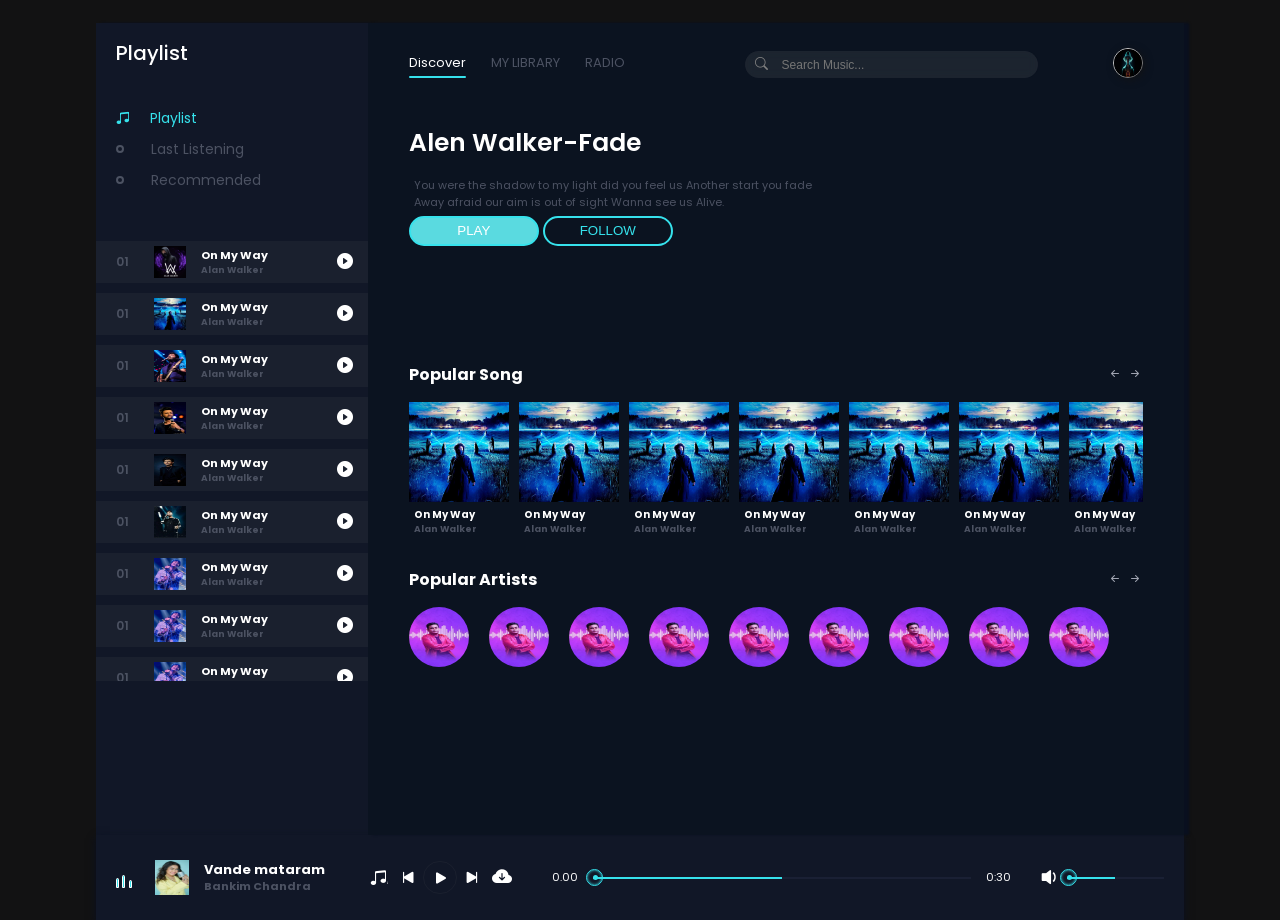
==== index.html @ 7d0216d8 "Design the popular songs and artists and complete the frontend" ====
<!DOCTYPE html>
<html lang="en">
<head>
    <meta charset="UTF-8">
    <meta name="viewport" content="width=device-width, initial-scale=1.0">
    <link rel="stylesheet" href="https://cdn.jsdelivr.net/npm/bootstrap-icons@1.13.1/font/bootstrap-icons.min.css">
    <link rel="stylesheet" href="style.css">
    <title>Music-Player</title>
</head>
<body>
    <header>
        <div class="menu_side">
            <h1>Playlist</h1>
            <div class="playlist">
                <h4 class="active"><span></span><i class="bi bi-music-note-beamed"></i>Playlist</h4>
                <h4><span></span><i class="bi bi-music-note-beamed"></i>Last Listening</h4>
                <h4><span></span><i class="bi bi-music-note-beamed"></i>Recommended</h4>
            </div>
            <div class="menu_song">
                <li class="songItem">
                    <span>01</span>
                    <img src="img/1.jpg" alt="">
                    <h5>On My Way <br> 
                        <div class="subtitle">Alan Walker</div>
                    </h5>
                    <i class="bi playListPlay bi-play-circle-fill" id="1"></i>
                </li>
                <li class="songItem">
                    <span>01</span>
                    <img src="img/2.jpg" alt="">
                    <h5>On My Way <br> 
                        <div class="subtitle">Alan Walker</div>
                    </h5>
                    <i class="bi playListPlay bi-play-circle-fill" id="2"></i>
                </li>
                <li class="songItem">
                    <span>01</span>
                    <img src="img/3.jpg" alt="">
                    <h5>On My Way <br> 
                        <div class="subtitle">Alan Walker</div>
                    </h5>
                    <i class="bi playListPlay bi-play-circle-fill" id="3"></i>
                </li>
                <li class="songItem">
                    <span>01</span>
                    <img src="img/4.jpg" alt="">
                    <h5>On My Way <br> 
                        <div class="subtitle">Alan Walker</div>
                    </h5>
                    <i class="bi playListPlay bi-play-circle-fill" id="4"></i>
                </li>
                <li class="songItem">
                    <span>01</span>
                    <img src="img/5.jpg" alt="">
                    <h5>On My Way <br> 
                        <div class="subtitle">Alan Walker</div>
                    </h5>
                    <i class="bi playListPlay bi-play-circle-fill" id="5"></i>
                </li>
                <li class="songItem">
                    <span>01</span>
                    <img src="img/6.jpg" alt="">
                    <h5>On My Way <br> 
                        <div class="subtitle">Alan Walker</div>
                    </h5>
                    <i class="bi playListPlay bi-play-circle-fill" id="6"></i>
                </li>
                <li class="songItem">
                    <span>01</span>
                    <img src="img/7.jpg" alt="">
                    <h5>On My Way <br> 
                        <div class="subtitle">Alan Walker</div>
                    </h5>
                    <i class="bi playListPlay bi-play-circle-fill" id="7"></i>
                </li>
                <li class="songItem">
                    <span>01</span>
                    <img src="img/7.jpg" alt="">
                    <h5>On My Way <br> 
                        <div class="subtitle">Alan Walker</div>
                    </h5>
                    <i class="bi playListPlay bi-play-circle-fill" id="8"></i>
                </li>
                <li class="songItem">
                    <span>01</span>
                    <img src="img/7.jpg" alt="">
                    <h5>On My Way <br> 
                        <div class="subtitle">Alan Walker</div>
                    </h5>
                    <i class="bi playListPlay bi-play-circle-fill" id="9"></i>
                </li>
                <li class="songItem">
                    <span>01</span>
                    <img src="img/7.jpg" alt="">
                    <h5>On My Way <br> 
                        <div class="subtitle">Alan Walker</div>
                    </h5>
                    <i class="bi playListPlay bi-play-circle-fill" id="10"></i>
                </li>
            </div>
        </div>


        <div class="song_side">
            <nav>
                <ul>
                    <li>Discover <span></span></li>
                    <li>MY LIBRARY</li>
                    <li>RADIO</li>
                </ul>
                <div class="search">
                    <i class="bi bi-search"></i>
                    <input type="text" placeholder="Search Music...">
                </div>
                <div class="user">
                    <img src="img/monkey-d-luffy.png" alt="">
                </div>
            </nav>
            <div class="content">
                <h1>Alen Walker-Fade</h1>
                <p>You were the shadow to my light did you feel us Another start you fade <br> Away afraid our aim is out of sight Wanna see us Alive.</p>
                <div class="buttons">
                    <button>PLAY</button>
                    <button>FOLLOW</button>
                </div>
            </div>

            <div class="popular_song">
                <div class="h4">
                    <h4>Popular Song</h4>
                    <div class="btn_s">
                        <i class="bi bi-arrow-left-short"></i>
                        <i class="bi bi-arrow-right-short"></i>
                    </div>
                </div>
                <div class="pop_song">
                    <li class="songItem">
                    <div class="img_play">
                        <img src="img/2.jpg" alt="">
                        <i class="bi playListPlay bi-play-circle-fill" id="2"></i>
                    </div>
                    <h5>On My Way<br> 
                        <div class="subtitle">Alan Walker</div>
                    </h5>
                    </li>
                    <li class="songItem">
                    <div class="img_play">
                        <img src="img/2.jpg" alt="">
                        <i class="bi playListPlay bi-play-circle-fill" id="2"></i>
                    </div>
                    <h5>On My Way<br> 
                        <div class="subtitle">Alan Walker</div>
                    </h5>
                    </li>
                    <li class="songItem">
                    <div class="img_play">
                        <img src="img/2.jpg" alt="">
                        <i class="bi playListPlay bi-play-circle-fill" id="2"></i>
                    </div>
                    <h5>On My Way<br> 
                        <div class="subtitle">Alan Walker</div>
                    </h5>
                    </li>
                    <li class="songItem">
                    <div class="img_play">
                        <img src="img/2.jpg" alt="">
                        <i class="bi playListPlay bi-play-circle-fill" id="2"></i>
                    </div>
                    <h5>On My Way<br> 
                        <div class="subtitle">Alan Walker</div>
                    </h5>
                    </li>
                    <li class="songItem">
                    <div class="img_play">
                        <img src="img/2.jpg" alt="">
                        <i class="bi playListPlay bi-play-circle-fill" id="2"></i>
                    </div>
                    <h5>On My Way<br> 
                        <div class="subtitle">Alan Walker</div>
                    </h5>
                    </li>
                    <li class="songItem">
                    <div class="img_play">
                        <img src="img/2.jpg" alt="">
                        <i class="bi playListPlay bi-play-circle-fill" id="2"></i>
                    </div>
                    <h5>On My Way<br> 
                        <div class="subtitle">Alan Walker</div>
                    </h5>
                    </li>
                    <li class="songItem">
                    <div class="img_play">
                        <img src="img/2.jpg" alt="">
                        <i class="bi playListPlay bi-play-circle-fill" id="2"></i>
                    </div>
                    <h5>On My Way<br> 
                        <div class="subtitle">Alan Walker</div>
                    </h5>
                    </li>
                    <li class="songItem">
                    <div class="img_play">
                        <img src="img/2.jpg" alt="">
                        <i class="bi playListPlay bi-play-circle-fill" id="2"></i>
                    </div>
                    <h5>On My Way<br> 
                        <div class="subtitle">Alan Walker</div>
                    </h5>
                    </li>

                </div>
            </div>
            <div class="popular_artists">
                <div class="h4">
                    <h4>Popular Artists</h4>
                    <div class="btn_s">
                        <i class="bi bi-arrow-left-short"></i>
                        <i class="bi bi-arrow-right-short"></i>
                    </div>
                </div>
                <div class="item">
                    <li>
                        <img src="img/A.R. Rehman.jpg" alt="">
                    </li>
                    <li>
                        <img src="img/A.R. Rehman.jpg" alt="">
                    </li>
                    <li>
                        <img src="img/A.R. Rehman.jpg" alt="">
                    </li>
                    <li>
                        <img src="img/A.R. Rehman.jpg" alt="">
                    </li>
                    <li>
                        <img src="img/A.R. Rehman.jpg" alt="">
                    </li>
                    <li>
                        <img src="img/A.R. Rehman.jpg" alt="">
                    </li>
                    <li>
                        <img src="img/A.R. Rehman.jpg" alt="">
                    </li>
                    <li>
                        <img src="img/A.R. Rehman.jpg" alt="">
                    </li>
                    <li>
                        <img src="img/A.R. Rehman.jpg" alt="">
                    </li>                
                </div>
            </div>
        </div>




        <div class="master_play">
            <div class="wave">
                <div class="wave1"></div>
                <div class="wave1"></div>
                <div class="wave1"></div>
            </div>
            <img src="img/Neha_Kakkar.jpg" alt="" id="poster_master_play">
            <h5 id="title">
                Vande mataram
                <div class="subtitle">Bankim Chandra</div>
            </h5>
            <div class="icon">
                <i class="bi shuffle bi-music-note-beamed">next</i>
                <i class="bi bi-skip-start-fill"></i>
                <i class="bi bi-play-fill"></i>
                <i class="bi bi-skip-end-fill"></i>
                <i class="bi bi-cloud-arrow-down-fill" id="download_music"></i>
            </div>
            <span id="currentStart">0.00</span>
            <div class="bar">
                <input type="range" id="seek" min="0" max="100">
                <div class="bar2" id="bar2"></div>
                <div class="dot"></div>
            </div>
            <span id="currentEnd">0:30</span>
            <div class="vol">
                <i class="bi bi-volume-down-fill" id="vol_icon"></i>
                <input type="range" min="0" max="100" id="vol">
                <div class="vol_bar"></div>
                <div class="dot" id="vol_dot"></div>
            </div>
        </div>
    </header>
</body>
</html>
---- style.css ----
/* Google font */

@import url('https://fonts.googleapis.com/css2?family=Poppins:wght@100;200;300;400;500;600;700;800;900&display=swap');

* {
    margin: 0;
    padding: 0;
    box-sizing: border-box;
}

body {
    font-family: 'Poppins', sans-serif;
    width: 100%;
    height: 100vh;
    background: #121213;
    display: grid;
    place-items: center;
}

header {
    position: relative;
    width: 85%;
    height: 95%;
    /* border: 1px solid #fff; */
    color: white;
    display: flex;
    flex-wrap: wrap;
}

header .menu_side, .song_side {
    width: 25%;
    height: 95%;
    /* border: 1px solid #fff; */
    background: #111727;
    box-shadow: 5px 0px 2px #090f1f;
}

header .song_side {
    width: 75%;
    background: #0b1320;
}

header .master_play {
    width: 100%;
    height: 10%;
    /* border: 1px solid #fff; */
    background: #111727;
    box-shadow: 0px 3px 8px #090f1f;
}

header .menu_side h1 {
    font-size: 20px;
    margin: 15px 0px 0px 20px;
    font-weight: 500;
}

header .menu_side .playlist {
    margin: 40px 0px 0px 20px; 
}

header .menu_side .playlist h4{
    font-size: 14px; 
    font-weight: 400;
    padding-bottom: 10px;
    color: #4c5262;
    cursor: pointer;
    display: flex;
    align-items: center;
    transition: .3s linear;
}

header .menu_side .playlist h4 span {
    position: relative;
    margin-right: 35px; 
}

header .menu_side .playlist h4 span::before {
    content: '';
    position: absolute;
    width: 4px;
    height: 4px;
    border: 2px solid #4c5262;
    border-radius: 50%;
    top: -4px;
    transition: .3s linear; 
}

header .menu_side .playlist h4:hover {
    color: #fff;
}

header .menu_side .playlist h4:hover span::before {
    border: 2px solid #fff;
    /* width: 20px;
    height: 20px; */
}

header .menu_side .playlist h4 .bi {
    display: none;
}

header .menu_side .playlist .active {
    color: #36e2ec;
}

header .menu_side .playlist .active span {
    display: none;
}

header .menu_side .playlist .active .bi {
    display: flex;
    margin-right: 20px;
}

header .menu_side .menu_song {
    width: 100%;
    height: 440px;
    /* border: 1px solid #fff; */
    margin-top: 40px;
    overflow: auto;
}

header .menu_side .menu_song::-webkit-scrollbar {
    display:none;
}

header .menu_side .menu_song li {
    list-style-type: none;
    position: relative;
    padding: 5px 0px 5px 20px;
    display: flex;
    align-items: center;
    margin-bottom: 10px;
    cursor: pointer;
    transition: .3s linear;
}

header .menu_side .menu_song li {
    background: rgb(105, 105, 105, .1);
}

header .menu_side .menu_song li span{
    font-size: 12px;
    font-weight: 600;
    color: #4c5262;
}

header .menu_side .menu_song li img{
    width: 32px;
    height: 32px;
    margin-left: 25px;
}

header .menu_side .menu_song li h5{
    font-size: 11px;
    margin-left: 15px;
    width: 170px;
    /* border: 1px solid #fff; */
    overflow: hidden;
    text-overflow: ellipsis;
    white-space: nowrap;
}

header .menu_side .menu_song li h5 .subtitle{
    font-size: 9px;
    color: #4c5262; 
}

header .menu_side .menu_song li .bi{
    position: absolute;
    right: 15px; 
}

header .master_play {
    display: flex;
    align-items: center;
    padding: 0px 20px;
    position: sticky;
}

header .master_play .wave {
    width: 30px;
    height: 30px;
    /* border: 1px solid #fff; */
    padding-bottom: 5px;
    display: flex;
    align-items: flex-end;
    margin-right: 10px;
}

header .master_play .wave .wave1 {
    width: 3px;
    height: 10px;
    background: #36e2ec;
    border: 1px solid #fff;
    margin-right: 3px;
    border-radius: 10px 10px 0px 0px;
    animation: unset;
}

header .master_play .wave .wave1:nth-child(2) {
    height: 13px;
    margin-right: 3.5px;
    animation-delay: .4s;
}

header .master_play .wave .wave1:nth-child(3) {
    height: 8px;
    animation-delay: .8s;
}

/* javascript classes */

header .master_play .active1 .wave1 {
    animation: wave .5s linear infinite;
}

header .master_play .active1 .wave1:nth-child(2) {
    animation-delay: .4s;
}

header .master_play .active1 .wave1:nth-child(3) {
    animation-delay: .8s;
}

@keyframes wave {
    0% {        
        height: 10px;
    }
    50% {        
        height: 15px;
    }
    100% {        
        height: 10px;
    }
}

header .master_play img {
    width: 35px;
    height: 35px;
}

header .master_play h5 {
    width: 130px;
    /* border: 1px solid #fff; */
    margin-left: 15px;
    color: #fff;
    line-height: 17px;
    overflow: hidden;
    text-overflow: ellipsis;
    white-space: nowrap;
    font-size: 13px;
}

header .master_play h5 .subtitle{
    font-size: 11px;
    color: #4c5262;
    width: 100%;
    overflow: hidden;
    text-overflow: ellipsis;
    white-space: nowrap;
}

header .master_play .icon {
    font-size: 20px;
    color: #fff;
    margin: 0px 20px 0px 40px;
    display: flex;
    align-items: center;
}

header .master_play .icon .bi {
    cursor: pointer;
    outline: none;
}

header .master_play .icon .shuffle {
    font-size: 17px;
    margin-right: 10px;
    width: 17.5px;
    overflow: hidden;
    display: flex;
    align-items: center;
}

header .master_play .icon #download_music {
    font-size: 20px;
    margin-left: 10px;
}

header .master_play .icon .bi:nth-child(3) {
    border: 1px solid rgb(105, 105, 105, .1);
    border-radius: 50px;
    padding: 1px 5px 0px 7px;
    margin: 0px 5px;
}

header .master_play span {
    color: #fff;
    width: 32px;
    /* border: 1px solid #fff; */
    font-size: 11px;
    font-weight: 400;
}

header .master_play #currentStart {
    margin: 0px 0px 0px 20px;
}

header .master_play .bar {
    position: relative;
    width: 390px;  /* updated by me from 43px to 390px */
    height: 2px;
    background: rgb(105, 105, 170, .1);
    margin: 0px 15px 0px 10px;
}

header .master_play .bar .bar2 {
    position: absolute;
    width: 50%;
    height: 100%;
    background: #36e2ec;
    top: 0;
    transition: 1s linear;
}

header .master_play .bar .dot {
    position: absolute;
    width: 5px;
    height: 5px;
    background: #36e2ec;
    border-radius: 50%;
    left: 0%;
    top: -1.5px;
    transition: 1s linear;
}

header .master_play .bar .dot::before {
    position: absolute;
    content: '';
    width: 15px;
    height: 15px;
    border: 1px solid #36e2ec;
    border-radius: 50%;
    left: -7px;
    top: -6.5px;
    box-shadow: inset 0px 0px 3px #36e2ec;
}

header .master_play .bar input {
    position: absolute;
    width: 100%;
    top: -7px;
    left: 0;
    cursor: pointer;
    z-index: 999999999999999999999999999999999999;
    /* transition: 3s linear; */
    opacity: 0;
}

header .master_play .vol {
    position: relative;
    width: 100px;
    height: 2px;
    background: rgb(105, 105, 170, .1);
    margin-left: 50px;
}

header .master_play .vol .bi {
    position: absolute;
    color: #fff;
    font-size: 25px;
    top: -17px;
    left: -30px;
}

header .master_play .vol input {
    position: absolute;
    width: 100%;
    top: -6px;
    left: 0;
    cursor: pointer;
    z-index: 9999999999999999999999999999999;
    opacity: 0;
}

header .master_play .vol .vol_bar {
    position: absolute;
    background: #36e2ec;
    width: 50%;
    height: 100%;
    top: 0;
    transition: 1s linear;
}

header .master_play .vol .dot {
    position: absolute;
    width: 5px;
    height: 5px;
    background: #36e2ec;
    border-radius: 50%;
    left: 0%;
    top: -1.5px;
    transition: 1s linear;
}

header .master_play .vol .dot::before {
    content: '';
    position: absolute;
    width: 15px;
    height: 15px;
    border: 1px solid #36e2ec;
    border-radius: 50%;
    left: -7px;
    top: -6.5px;
    box-shadow: inset 0px 0px 3px #36e2ec;
}

header .song_side {
    z-index: 2;
}

header .song_side::before {
    content: '';
    position: absolute;
    width: 75%;
    height: 250px;
    background: url(bg2.png);
    background-size: auto;
    background-position: 70% center;
    background-repeat: no-repeat;
    z-index: -1;
}

header .song_side nav {
    width: 90%;
    height: 10%;
    /* border: 1px solid #fff; */
    margin: auto;
    display: flex;
    align-items: center;
    justify-content: space-between;
}

header .song_side nav ul {
    display: flex;
}

header .song_side nav ul li {
    list-style: none;
    position: relative;
    font-size: 13px;
    color: #4c5262;
    margin-right: 25px;
    cursor: pointer;
    transition: .3s linear;
}

header .song_side nav ul li:hover {
    color: #fff;
}

header .song_side nav ul li:nth-child(1) {
    color: #fff;
}

header .song_side nav ul li span {
    position: absolute;
    width: 100%;
    height: 2.5px;
    background: #36e2ec;
    bottom: -5px;
    left: 0;
    border-radius: 20px;
}

header .song_side nav .search {
    position: relative;
    width: 40%;
    padding: 1px 10px;
    border-radius: 20px;
    /* border: 1px solid #fff; */
    color: gray;
}

header .song_side nav .search::before {
    content: '';
    position: absolute;
    width: 100%;
    height: 100%;
    background: rgb(184, 184, 184, .1);
    border-radius: 20px;
    backdrop-filter: blur(5px);
    z-index: -1;
}

header .song_side nav .search .bi {
    font-size: 13px;
    padding: 3px 0px 0px 10px;
}

header .song_side nav .search input {
    background: none;
    border: none;
    outline: none;
    padding: 0px 10px;
    color: #fff;
    font-size: 12px;
}

header .song_side nav .user {
    position: relative;
    width: 30px;
    height: 30px;
    border: 1px solid #fff;
    border-radius: 50%;
}

header .song_side nav .user img {
    width: 100%;
    height: 100%;
    border-radius: 50%;
    box-shadow: 2px 2px 8px #121213;
}

header .song_side .content {
    width:90%;
    height: 30%;
    /* border: 1px solid #fff; */
    margin: auto;
    padding-top: 20px;
}

header .song_side .content h1 {
    font-size: 25px;
    font-weight: 600;
}

header .song_side .content p {
    font-size: 11px;
    font-weight: 400;
    color: #4c5262;
    margin: 5px;
}

header .song_side .content p {
    margin-top: 15px;
} 

header .song_side .content .buttons button {
    width: 130px;
    height: 30px;
    border: 2px solid #36e2ec;
    outline: none;
    border-radius: 20px;
    background: #5adae0;
    color: #fff;
    cursor: pointer;
    transition: .3s linear;
} 

header .song_side .content .buttons button:hover {
    background: none;
    color: #36e2ec;
} 

header .song_side .content .buttons button:nth-child(2) {
    background: none;
    color: #36e2ec;
} 

header .song_side .content .buttons button:nth-child(2):hover {
    background: #36e2ec;
    color: #fff;
} 

header .song_side .popular_song {
    width: 90%;
    height: auto;
    margin: auto;
    margin-top: 15px;
    /* border: 1px solid #fff; */
}

header .song_side .popular_song .h4 {
    display: flex;
    align-items: center;
    justify-content: space-between;
}

header .song_side .popular_song .h4 .bi {
    color: #a4a8b4;
    cursor: pointer;
    transition: .3s linear;
}

header .song_side .popular_song .h4 .bi:hover {
    color: #fff;
}

header .song_side .popular_song .pop_song {
    width: 100%;
    height: 150px;
    margin-top: 15px;
    display: flex;
    /* border: 1px solid #fff; */
    overflow: auto;
    scroll-behavior: smooth;
}

header .song_side .popular_song .pop_song::-webkit-scrollbar {
    display: none;
}

header .song_side .popular_song .pop_song li {
    min-width: 100px;
    height: 140px;
    list-style-type: none;
    margin-right: 10px;
    transition: .3s linear;
}

header .song_side .popular_song .pop_song li:hover {
    background: rgb(105, 105, 170, .1);
}

header .song_side .popular_song .pop_song li .img_play {
    position: relative;
    width: 100px;
    height: 100px;
    display: flex;
    align-items: center;
    justify-content: center;
}

header .song_side .popular_song .pop_song li .img_play img {
    width: 100%;
    height: 100%;
}

header .song_side .popular_song .pop_song li .img_play .bi {
    position: absolute;
    font-size: 20px;
    cursor: pointer;
    transition: .3s linear;
    opacity: 0;
}

header .song_side .popular_song .pop_song li:hover .img_play .bi {
    opacity: 1;
}

header .song_side .popular_song .pop_song li h5 {
    padding: 5px 0px 0px 5px;
    line-height: 15px;
    font-size: 10px;
    width: 100px;
    overflow: hidden;
    white-space: nowrap;
    text-overflow: ellipsis;
}

header .song_side .popular_song .pop_song li h5 .subtitle {
    font-size: 9px;
    overflow: hidden;
    white-space: nowrap;
    text-overflow: ellipsis;
    color: #4c5262;
}

header .song_side .popular_artists {
    width: 90%;
    height: auto;
    /* border: 1px solid #fff; */
    margin: auto;
    margin-top: 15px;
}

header .song_side .popular_artists .h4 {
    display: flex;
    align-items: center;
    justify-content: space-between;
}

header .song_side .popular_artists .h4 .bi {
    color: #a4a8b4;
    cursor: pointer;
    transition: .3s linear;
}

header .song_side .popular_artists .h4 .bi:hover {
    color: #fff;
}

header .song_side .popular_artists .pop_song {
    width: 100%;
    height: 150px;
    margin-top: 15px;
    display: flex;
    /* border: 1px solid #fff; */
    overflow: auto;
    scroll-behavior: smooth;
}

header .song_side .popular_artists .pop_song::-webkit-scrollbar {
    display: none;
}

header .song_side .popular_artists .pop_song li {
    min-width: 100px;
    height: 140px;
    list-style-type: none;
    margin-right: 10px;
    transition: .3s linear;
}

header .song_side .popular_artists .item {
    width: 100%;
    height: 100px; /* changed by % to px */
    margin-top: 15px;
    display: flex;
    /* border: 1px solid #fff; */
    overflow: auto;
    scroll-behavior: smooth;
}

header .song_side .popular_artists .item::-webkit-scrollbar {
    display: none;
}

header .song_side .popular_artists .item li {
    list-style-type: none;
    position: relative;
    width: 60px;
    height: 60px;
    border-radius: 50%;
    margin-right: 20px;
    cursor: pointer;
}

header .song_side .popular_artists .item li img {
    width: 100%;
    height: 100%;
    border-radius: 50%;
}
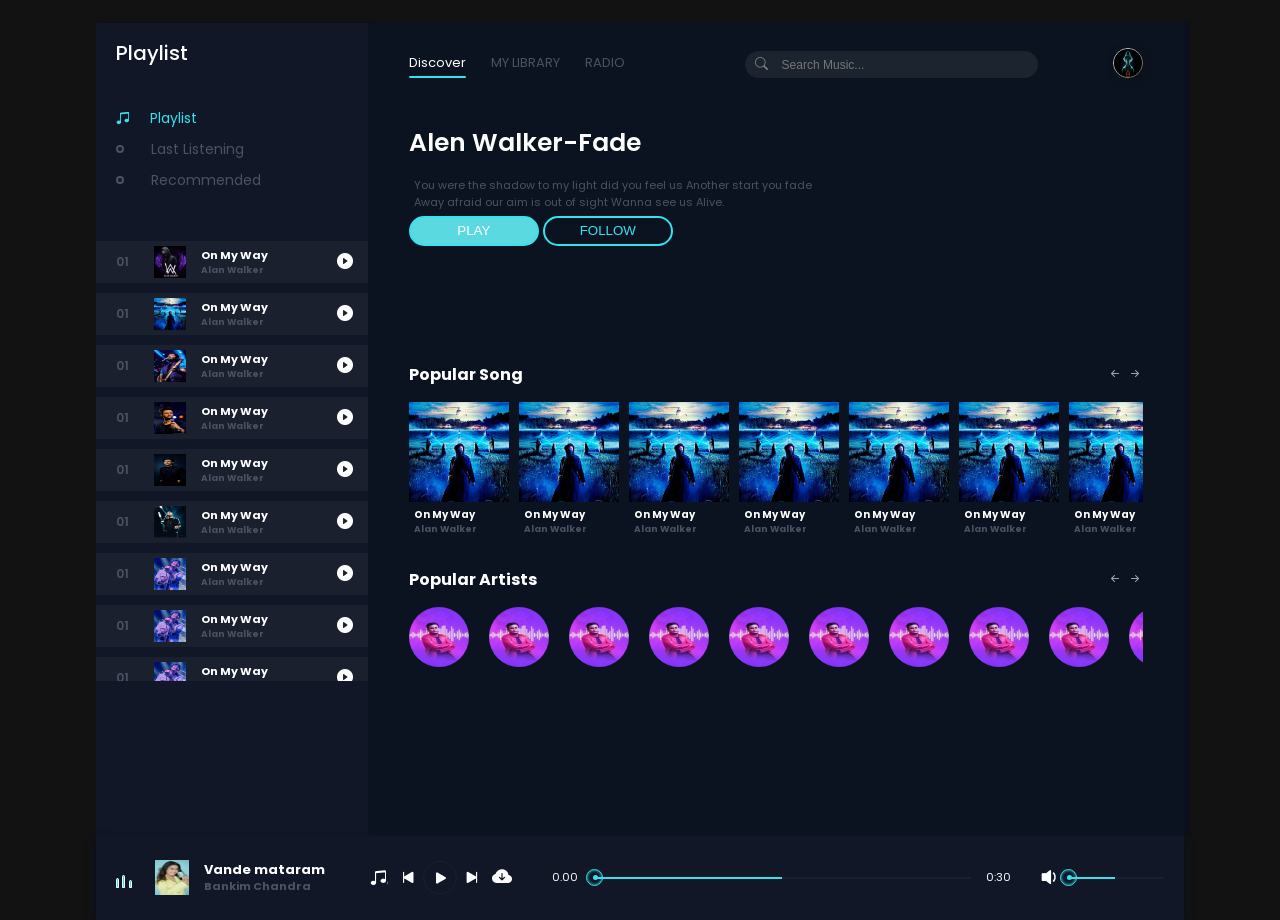
==== commit c1cd34b7: "Update the html & css file" ====
--- a/index.html
+++ b/index.html
@@ -129,8 +129,8 @@
                 <div class="h4">
                     <h4>Popular Song</h4>
                     <div class="btn_s">
-                        <i class="bi bi-arrow-left-short"></i>
-                        <i class="bi bi-arrow-right-short"></i>
+                        <i class="bi bi-arrow-left-short" id="pop_song_left"></i>
+                        <i class="bi bi-arrow-right-short"id="pop_song_right"></i>
                     </div>
                 </div>
                 <div class="pop_song">
@@ -213,8 +213,8 @@
                 <div class="h4">
                     <h4>Popular Artists</h4>
                     <div class="btn_s">
-                        <i class="bi bi-arrow-left-short"></i>
-                        <i class="bi bi-arrow-right-short"></i>
+                        <i class="bi bi-arrow-left-short" id="pop_art_left"></i>
+                        <i class="bi bi-arrow-right-short" id="pop_art_right"></i>
                     </div>
                 </div>
                 <div class="item">
@@ -244,7 +244,22 @@
                     </li>
                     <li>
                         <img src="img/A.R. Rehman.jpg" alt="">
-                    </li>                
+                    </li> 
+                    <li>
+                        <img src="img/A.R. Rehman.jpg" alt="">
+                    </li>               
+                    <li>
+                        <img src="img/A.R. Rehman.jpg" alt="">
+                    </li>
+                    <li>
+                        <img src="img/A.R. Rehman.jpg" alt="">
+                    </li>
+                    <li>
+                        <img src="img/A.R. Rehman.jpg" alt="">
+                    </li>
+                    <li>
+                        <img src="img/A.R. Rehman.jpg" alt="">
+                    </li>
                 </div>
             </div>
         </div>
@@ -285,5 +300,7 @@
             </div>
         </div>
     </header>
+
+    <script src="app.js"></script>
 </body>
 </html>
--- a/style.css
+++ b/style.css
@@ -731,7 +731,7 @@
 header .song_side .popular_artists .item li {
     list-style-type: none;
     position: relative;
-    width: 60px;
+    min-width: 60px;
     height: 60px;
     border-radius: 50%;
     margin-right: 20px;
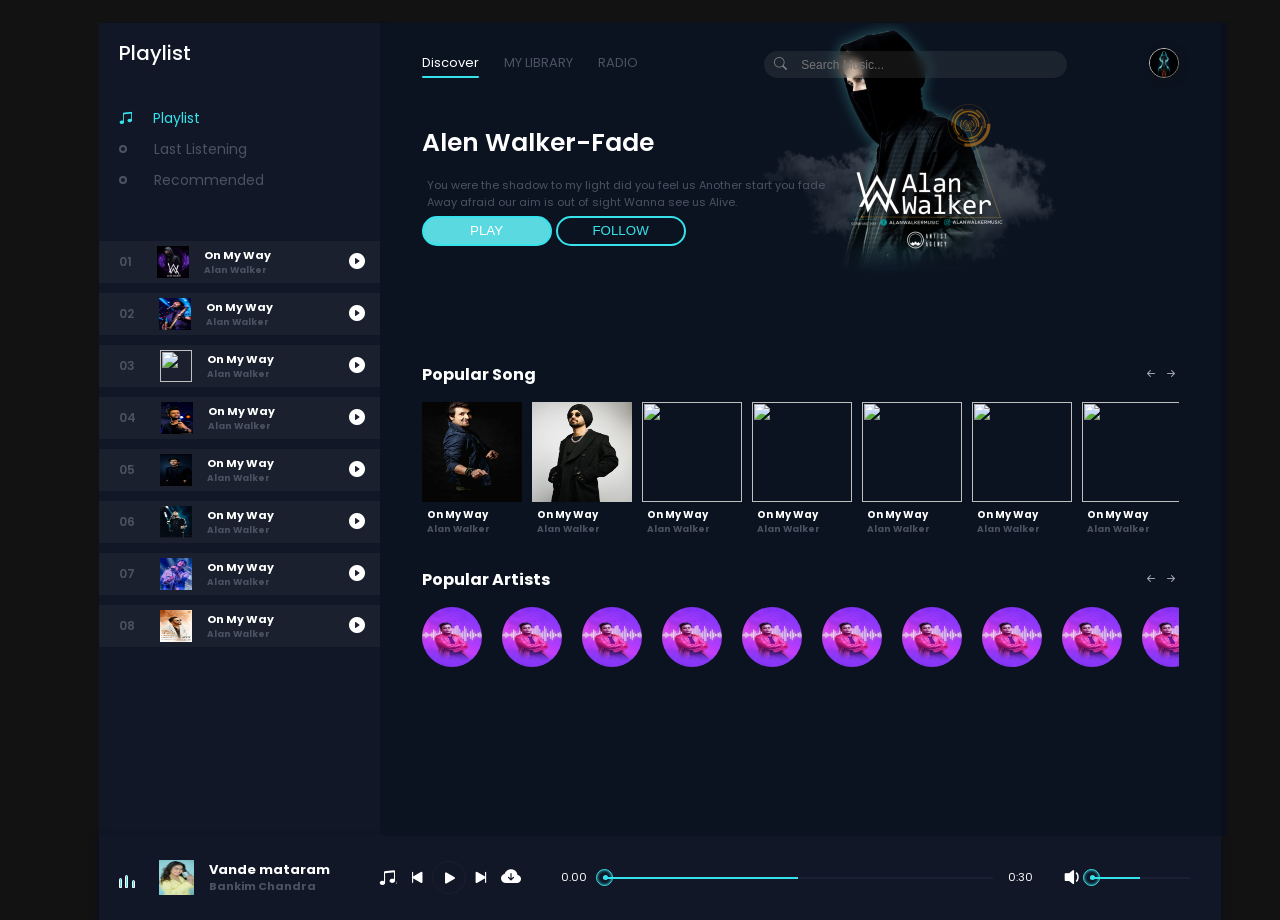
==== commit de9f9be1: "Update code" ====
--- a/index.html
+++ b/index.html
@@ -26,7 +26,7 @@
                     <i class="bi playListPlay bi-play-circle-fill" id="1"></i>
                 </li>
                 <li class="songItem">
-                    <span>01</span>
+                    <span>02</span>
                     <img src="img/2.jpg" alt="">
                     <h5>On My Way <br> 
                         <div class="subtitle">Alan Walker</div>
@@ -34,7 +34,7 @@
                     <i class="bi playListPlay bi-play-circle-fill" id="2"></i>
                 </li>
                 <li class="songItem">
-                    <span>01</span>
+                    <span>03</span>
                     <img src="img/3.jpg" alt="">
                     <h5>On My Way <br> 
                         <div class="subtitle">Alan Walker</div>
@@ -42,7 +42,7 @@
                     <i class="bi playListPlay bi-play-circle-fill" id="3"></i>
                 </li>
                 <li class="songItem">
-                    <span>01</span>
+                    <span>04</span>
                     <img src="img/4.jpg" alt="">
                     <h5>On My Way <br> 
                         <div class="subtitle">Alan Walker</div>
@@ -50,7 +50,7 @@
                     <i class="bi playListPlay bi-play-circle-fill" id="4"></i>
                 </li>
                 <li class="songItem">
-                    <span>01</span>
+                    <span>05</span>
                     <img src="img/5.jpg" alt="">
                     <h5>On My Way <br> 
                         <div class="subtitle">Alan Walker</div>
@@ -58,7 +58,7 @@
                     <i class="bi playListPlay bi-play-circle-fill" id="5"></i>
                 </li>
                 <li class="songItem">
-                    <span>01</span>
+                    <span>06</span>
                     <img src="img/6.jpg" alt="">
                     <h5>On My Way <br> 
                         <div class="subtitle">Alan Walker</div>
@@ -66,7 +66,7 @@
                     <i class="bi playListPlay bi-play-circle-fill" id="6"></i>
                 </li>
                 <li class="songItem">
-                    <span>01</span>
+                    <span>07</span>
                     <img src="img/7.jpg" alt="">
                     <h5>On My Way <br> 
                         <div class="subtitle">Alan Walker</div>
@@ -74,15 +74,15 @@
                     <i class="bi playListPlay bi-play-circle-fill" id="7"></i>
                 </li>
                 <li class="songItem">
-                    <span>01</span>
+                    <span>08</span>
                     <img src="img/7.jpg" alt="">
                     <h5>On My Way <br> 
                         <div class="subtitle">Alan Walker</div>
                     </h5>
                     <i class="bi playListPlay bi-play-circle-fill" id="8"></i>
                 </li>
-                <li class="songItem">
-                    <span>01</span>
+                <!-- <li class="songItem">
+                    <span>09</span>
                     <img src="img/7.jpg" alt="">
                     <h5>On My Way <br> 
                         <div class="subtitle">Alan Walker</div>
@@ -90,13 +90,13 @@
                     <i class="bi playListPlay bi-play-circle-fill" id="9"></i>
                 </li>
                 <li class="songItem">
-                    <span>01</span>
+                    <span>10</span>
                     <img src="img/7.jpg" alt="">
                     <h5>On My Way <br> 
                         <div class="subtitle">Alan Walker</div>
                     </h5>
                     <i class="bi playListPlay bi-play-circle-fill" id="10"></i>
-                </li>
+                </li> -->
             </div>
         </div>
 
@@ -137,70 +137,106 @@
                     <li class="songItem">
                     <div class="img_play">
                         <img src="img/2.jpg" alt="">
-                        <i class="bi playListPlay bi-play-circle-fill" id="2"></i>
-                    </div>
-                    <h5>On My Way<br> 
-                        <div class="subtitle">Alan Walker</div>
-                    </h5>
-                    </li>
-                    <li class="songItem">
-                    <div class="img_play">
-                        <img src="img/2.jpg" alt="">
-                        <i class="bi playListPlay bi-play-circle-fill" id="2"></i>
-                    </div>
-                    <h5>On My Way<br> 
-                        <div class="subtitle">Alan Walker</div>
-                    </h5>
-                    </li>
-                    <li class="songItem">
-                    <div class="img_play">
-                        <img src="img/2.jpg" alt="">
-                        <i class="bi playListPlay bi-play-circle-fill" id="2"></i>
-                    </div>
-                    <h5>On My Way<br> 
-                        <div class="subtitle">Alan Walker</div>
-                    </h5>
-                    </li>
-                    <li class="songItem">
-                    <div class="img_play">
-                        <img src="img/2.jpg" alt="">
-                        <i class="bi playListPlay bi-play-circle-fill" id="2"></i>
-                    </div>
-                    <h5>On My Way<br> 
-                        <div class="subtitle">Alan Walker</div>
-                    </h5>
-                    </li>
-                    <li class="songItem">
-                    <div class="img_play">
-                        <img src="img/2.jpg" alt="">
-                        <i class="bi playListPlay bi-play-circle-fill" id="2"></i>
-                    </div>
-                    <h5>On My Way<br> 
-                        <div class="subtitle">Alan Walker</div>
-                    </h5>
-                    </li>
-                    <li class="songItem">
-                    <div class="img_play">
-                        <img src="img/2.jpg" alt="">
-                        <i class="bi playListPlay bi-play-circle-fill" id="2"></i>
-                    </div>
-                    <h5>On My Way<br> 
-                        <div class="subtitle">Alan Walker</div>
-                    </h5>
-                    </li>
-                    <li class="songItem">
-                    <div class="img_play">
-                        <img src="img/2.jpg" alt="">
-                        <i class="bi playListPlay bi-play-circle-fill" id="2"></i>
-                    </div>
-                    <h5>On My Way<br> 
-                        <div class="subtitle">Alan Walker</div>
-                    </h5>
-                    </li>
-                    <li class="songItem">
-                    <div class="img_play">
-                        <img src="img/2.jpg" alt="">
-                        <i class="bi playListPlay bi-play-circle-fill" id="2"></i>
+                        <i class="bi playListPlay bi-play-circle-fill" id="9"></i>
+                    </div>
+                    <h5>On My Way<br> 
+                        <div class="subtitle">Alan Walker</div>
+                    </h5>
+                    </li>
+                    <li class="songItem">
+                    <div class="img_play">
+                        <img src="img/2.jpg" alt="">
+                        <i class="bi playListPlay bi-play-circle-fill" id="10"></i>
+                    </div>
+                    <h5>On My Way<br> 
+                        <div class="subtitle">Alan Walker</div>
+                    </h5>
+                    </li>
+                    <li class="songItem">
+                    <div class="img_play">
+                        <img src="img/2.jpg" alt="">
+                        <i class="bi playListPlay bi-play-circle-fill" id="11"></i>
+                    </div>
+                    <h5>On My Way<br> 
+                        <div class="subtitle">Alan Walker</div>
+                    </h5>
+                    </li>
+                    <li class="songItem">
+                    <div class="img_play">
+                        <img src="img/2.jpg" alt="">
+                        <i class="bi playListPlay bi-play-circle-fill" id="12"></i>
+                    </div>
+                    <h5>On My Way<br> 
+                        <div class="subtitle">Alan Walker</div>
+                    </h5>
+                    </li>
+                    <li class="songItem">
+                    <div class="img_play">
+                        <img src="img/2.jpg" alt="">
+                        <i class="bi playListPlay bi-play-circle-fill" id="13"></i>
+                    </div>
+                    <h5>On My Way<br> 
+                        <div class="subtitle">Alan Walker</div>
+                    </h5>
+                    </li>
+                    <li class="songItem">
+                    <div class="img_play">
+                        <img src="img/2.jpg" alt="">
+                        <i class="bi playListPlay bi-play-circle-fill" id="14"></i>
+                    </div>
+                    <h5>On My Way<br> 
+                        <div class="subtitle">Alan Walker</div>
+                    </h5>
+                    </li>
+                    <li class="songItem">
+                    <div class="img_play">
+                        <img src="img/2.jpg" alt="">
+                        <i class="bi playListPlay bi-play-circle-fill" id="15"></i>
+                    </div>
+                    <h5>On My Way<br> 
+                        <div class="subtitle">Alan Walker</div>
+                    </h5>
+                    </li>
+                    <li class="songItem">
+                    <div class="img_play">
+                        <img src="img/2.jpg" alt="">
+                        <i class="bi playListPlay bi-play-circle-fill" id="16"></i>
+                    </div>
+                    <h5>On My Way<br> 
+                        <div class="subtitle">Alan Walker</div>
+                    </h5>
+                    </li>
+                    <li class="songItem">
+                    <div class="img_play">
+                        <img src="img/2.jpg" alt="">
+                        <i class="bi playListPlay bi-play-circle-fill" id="17"></i>
+                    </div>
+                    <h5>On My Way<br> 
+                        <div class="subtitle">Alan Walker</div>
+                    </h5>
+                    </li>
+                    <li class="songItem">
+                    <div class="img_play">
+                        <img src="img/2.jpg" alt="">
+                        <i class="bi playListPlay bi-play-circle-fill" id="18"></i>
+                    </div>
+                    <h5>On My Way<br> 
+                        <div class="subtitle">Alan Walker</div>
+                    </h5>
+                    </li>
+                    <li class="songItem">
+                    <div class="img_play">
+                        <img src="img/2.jpg" alt="">
+                        <i class="bi playListPlay bi-play-circle-fill" id="19"></i>
+                    </div>
+                    <h5>On My Way<br> 
+                        <div class="subtitle">Alan Walker</div>
+                    </h5>
+                    </li>
+                    <li class="songItem">
+                    <div class="img_play">
+                        <img src="img/2.jpg" alt="">
+                        <i class="bi playListPlay bi-play-circle-fill" id="20"></i>
                     </div>
                     <h5>On My Way<br> 
                         <div class="subtitle">Alan Walker</div>
--- a/style.css
+++ b/style.css
@@ -425,7 +425,7 @@
     position: absolute;
     width: 75%;
     height: 250px;
-    background: url(bg2.png);
+    background: url(bg.png);
     background-size: auto;
     background-position: 70% center;
     background-repeat: no-repeat;
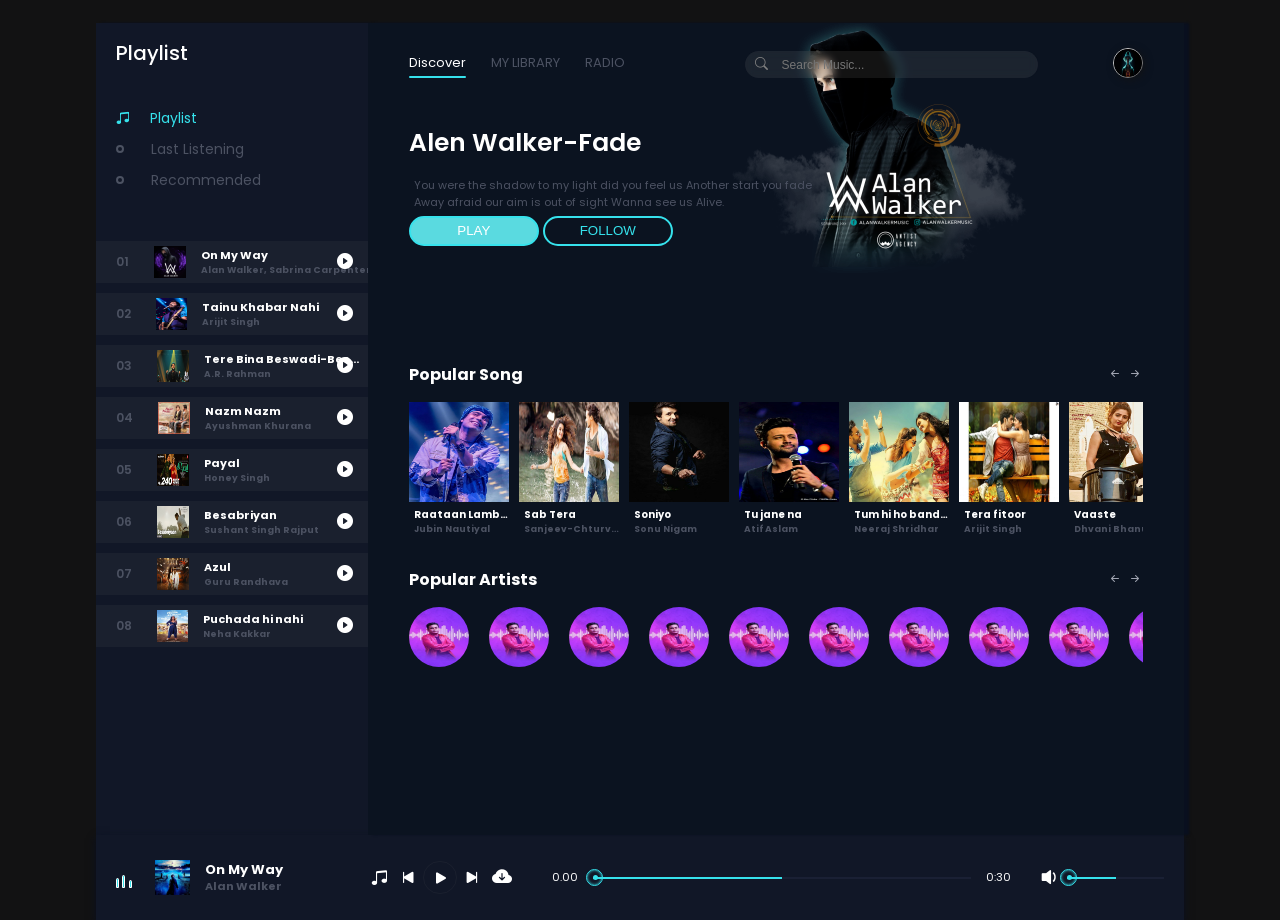
==== commit ba9b79d5: "updated img folder" ====
--- a/index.html
+++ b/index.html
@@ -43,7 +43,7 @@
                 </li>
                 <li class="songItem">
                     <span>04</span>
-                    <img src="img/4.jpg" alt="">
+                    <img src="img/4.jpg" alt=""> 
                     <h5>On My Way <br> 
                         <div class="subtitle">Alan Walker</div>
                     </h5>
@@ -75,7 +75,7 @@
                 </li>
                 <li class="songItem">
                     <span>08</span>
-                    <img src="img/7.jpg" alt="">
+                    <img src="img/8.jpg" alt="">
                     <h5>On My Way <br> 
                         <div class="subtitle">Alan Walker</div>
                     </h5>
@@ -135,8 +135,8 @@
                 </div>
                 <div class="pop_song">
                     <li class="songItem">
-                    <div class="img_play">
-                        <img src="img/2.jpg" alt="">
+                    <div class="img_play"> 
+                        <img src="img/0.jpg" alt="">
                         <i class="bi playListPlay bi-play-circle-fill" id="9"></i>
                     </div>
                     <h5>On My Way<br> 
@@ -145,7 +145,7 @@
                     </li>
                     <li class="songItem">
                     <div class="img_play">
-                        <img src="img/2.jpg" alt="">
+                        <img src="img/0.jpg" alt="">
                         <i class="bi playListPlay bi-play-circle-fill" id="10"></i>
                     </div>
                     <h5>On My Way<br> 
@@ -154,7 +154,7 @@
                     </li>
                     <li class="songItem">
                     <div class="img_play">
-                        <img src="img/2.jpg" alt="">
+                        <img src="img/0.jpg" alt="">
                         <i class="bi playListPlay bi-play-circle-fill" id="11"></i>
                     </div>
                     <h5>On My Way<br> 
@@ -163,7 +163,7 @@
                     </li>
                     <li class="songItem">
                     <div class="img_play">
-                        <img src="img/2.jpg" alt="">
+                        <img src="img/0.jpg" alt="">
                         <i class="bi playListPlay bi-play-circle-fill" id="12"></i>
                     </div>
                     <h5>On My Way<br> 
@@ -172,7 +172,7 @@
                     </li>
                     <li class="songItem">
                     <div class="img_play">
-                        <img src="img/2.jpg" alt="">
+                        <img src="img/0.jpg" alt="">
                         <i class="bi playListPlay bi-play-circle-fill" id="13"></i>
                     </div>
                     <h5>On My Way<br> 
@@ -181,7 +181,7 @@
                     </li>
                     <li class="songItem">
                     <div class="img_play">
-                        <img src="img/2.jpg" alt="">
+                        <img src="img/0.jpg" alt="">
                         <i class="bi playListPlay bi-play-circle-fill" id="14"></i>
                     </div>
                     <h5>On My Way<br> 
@@ -190,7 +190,7 @@
                     </li>
                     <li class="songItem">
                     <div class="img_play">
-                        <img src="img/2.jpg" alt="">
+                        <img src="img/0.jpg" alt="">
                         <i class="bi playListPlay bi-play-circle-fill" id="15"></i>
                     </div>
                     <h5>On My Way<br> 
@@ -199,7 +199,7 @@
                     </li>
                     <li class="songItem">
                     <div class="img_play">
-                        <img src="img/2.jpg" alt="">
+                        <img src="img/0.jpg" alt="">
                         <i class="bi playListPlay bi-play-circle-fill" id="16"></i>
                     </div>
                     <h5>On My Way<br> 
@@ -208,7 +208,7 @@
                     </li>
                     <li class="songItem">
                     <div class="img_play">
-                        <img src="img/2.jpg" alt="">
+                        <img src="img/0.jpg" alt="">
                         <i class="bi playListPlay bi-play-circle-fill" id="17"></i>
                     </div>
                     <h5>On My Way<br> 
@@ -217,16 +217,16 @@
                     </li>
                     <li class="songItem">
                     <div class="img_play">
-                        <img src="img/2.jpg" alt="">
+                        <img src="img/0.jpg" alt="">
                         <i class="bi playListPlay bi-play-circle-fill" id="18"></i>
                     </div>
                     <h5>On My Way<br> 
                         <div class="subtitle">Alan Walker</div>
                     </h5>
                     </li>
-                    <li class="songItem">
-                    <div class="img_play">
-                        <img src="img/2.jpg" alt="">
+                    <!-- <li class="songItem">
+                    <div class="img_play">
+                        <img src="img/0.jpg" alt="">
                         <i class="bi playListPlay bi-play-circle-fill" id="19"></i>
                     </div>
                     <h5>On My Way<br> 
@@ -235,13 +235,13 @@
                     </li>
                     <li class="songItem">
                     <div class="img_play">
-                        <img src="img/2.jpg" alt="">
+                        <img src="img/0.jpg" alt="">
                         <i class="bi playListPlay bi-play-circle-fill" id="20"></i>
                     </div>
                     <h5>On My Way<br> 
                         <div class="subtitle">Alan Walker</div>
                     </h5>
-                    </li>
+                    </li> -->
 
                 </div>
             </div>
@@ -309,15 +309,15 @@
                 <div class="wave1"></div>
                 <div class="wave1"></div>
             </div>
-            <img src="img/Neha_Kakkar.jpg" alt="" id="poster_master_play">
+            <img src="img/0.jpg" alt="" id="poster_master_play">
             <h5 id="title">
-                Vande mataram
-                <div class="subtitle">Bankim Chandra</div>
+                On My Way
+                <div class="subtitle">Alan Walker</div>
             </h5>
             <div class="icon">
                 <i class="bi shuffle bi-music-note-beamed">next</i>
                 <i class="bi bi-skip-start-fill"></i>
-                <i class="bi bi-play-fill"></i>
+                <i class="bi bi-play-fill" id="masterPlay"></i>
                 <i class="bi bi-skip-end-fill"></i>
                 <i class="bi bi-cloud-arrow-down-fill" id="download_music"></i>
             </div>
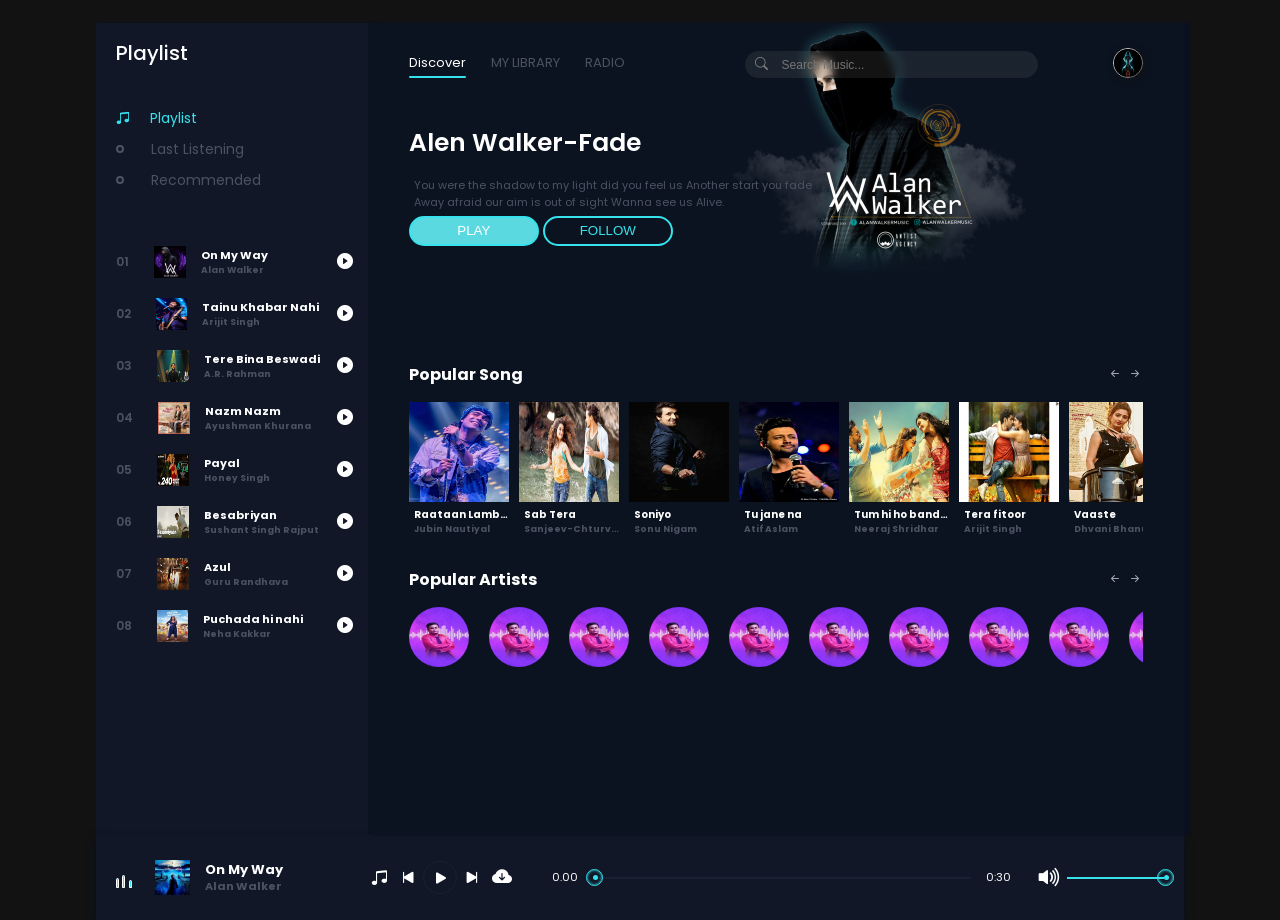
==== commit e0958168: "update" ====
--- a/index.html
+++ b/index.html
@@ -100,7 +100,6 @@
             </div>
         </div>
 
-
         <div class="song_side">
             <nav>
                 <ul>
@@ -304,7 +303,7 @@
 
 
         <div class="master_play">
-            <div class="wave">
+            <div class="wave" id="wave">
                 <div class="wave1"></div>
                 <div class="wave1"></div>
                 <div class="wave1"></div>
@@ -316,9 +315,9 @@
             </h5>
             <div class="icon">
                 <i class="bi shuffle bi-music-note-beamed">next</i>
-                <i class="bi bi-skip-start-fill"></i>
+                <i class="bi bi-skip-start-fill" id="back"></i>
                 <i class="bi bi-play-fill" id="masterPlay"></i>
-                <i class="bi bi-skip-end-fill"></i>
+                <i class="bi bi-skip-end-fill" id="next"></i>
                 <i class="bi bi-cloud-arrow-down-fill" id="download_music"></i>
             </div>
             <span id="currentStart">0.00</span>
@@ -329,7 +328,7 @@
             </div>
             <span id="currentEnd">0:30</span>
             <div class="vol">
-                <i class="bi bi-volume-down-fill" id="vol_icon"></i>
+                <i class="bi bi-volume-up-fill" id="vol_icon"></i>
                 <input type="range" min="0" max="100" id="vol">
                 <div class="vol_bar"></div>
                 <div class="dot" id="vol_dot"></div>
--- a/style.css
+++ b/style.css
@@ -135,7 +135,7 @@
     transition: .3s linear;
 }
 
-header .menu_side .menu_song li {
+header .menu_side .menu_song li:hover {
     background: rgb(105, 105, 105, .1);
 }
 
@@ -317,7 +317,7 @@
 
 header .master_play .bar .bar2 {
     position: absolute;
-    width: 50%;
+    width: 0%;
     height: 100%;
     background: #36e2ec;
     top: 0;
@@ -387,7 +387,7 @@
 header .master_play .vol .vol_bar {
     position: absolute;
     background: #36e2ec;
-    width: 50%;
+    width: 100%;
     height: 100%;
     top: 0;
     transition: 1s linear;
@@ -399,7 +399,7 @@
     height: 5px;
     background: #36e2ec;
     border-radius: 50%;
-    left: 0%;
+    left: 100%;
     top: -1.5px;
     transition: 1s linear;
 }
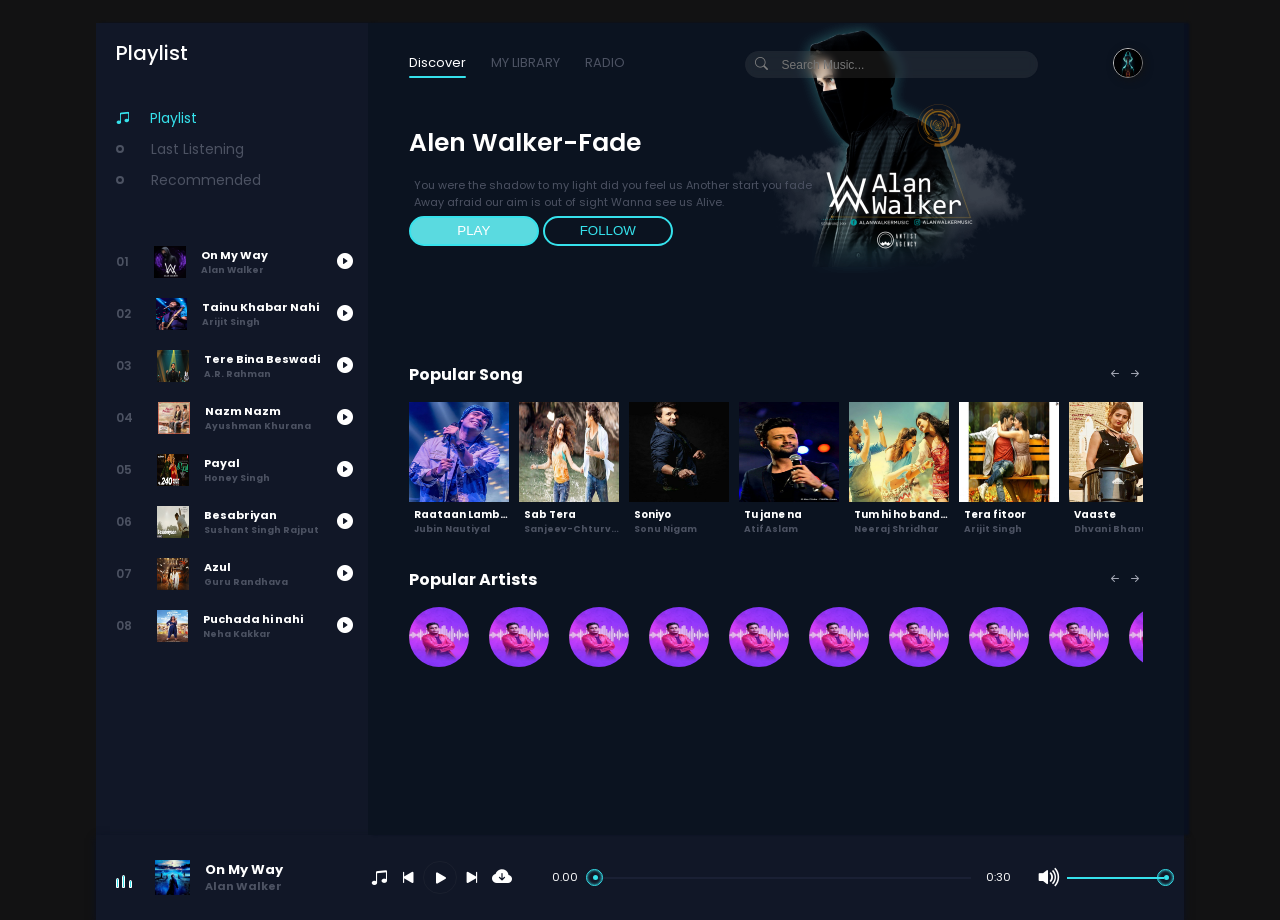
==== commit 5b4edf85: "add download functionality" ====
--- a/index.html
+++ b/index.html
@@ -318,7 +318,7 @@
                 <i class="bi bi-skip-start-fill" id="back"></i>
                 <i class="bi bi-play-fill" id="masterPlay"></i>
                 <i class="bi bi-skip-end-fill" id="next"></i>
-                <i class="bi bi-cloud-arrow-down-fill" id="download_music"></i>
+                <a href="" download id="download_music"><i class="bi bi-cloud-arrow-down-fill"></i></a>
             </div>
             <span id="currentStart">0.00</span>
             <div class="bar">
--- a/style.css
+++ b/style.css
@@ -284,6 +284,8 @@
 }
 
 header .master_play .icon #download_music {
+    text-decoration: none;
+    color: #fff;
     font-size: 20px;
     margin-left: 10px;
 }
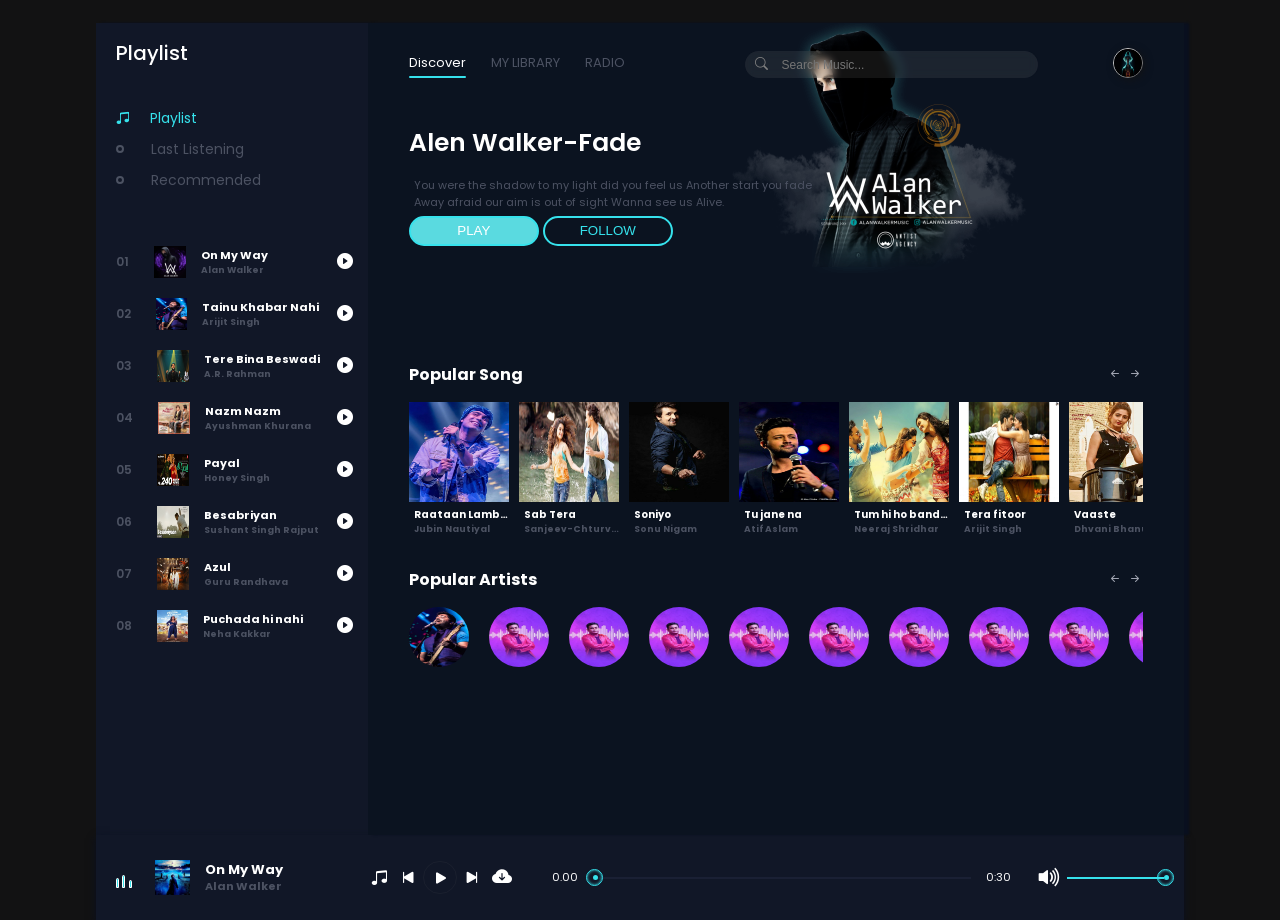
==== commit 6c35bc5d: "styling the search features" ====
--- a/index.html
+++ b/index.html
@@ -110,6 +110,16 @@
                 <div class="search">
                     <i class="bi bi-search"></i>
                     <input type="text" placeholder="Search Music...">
+                    <div class="search_results">
+                        <!-- <a href="" class="card">
+                            <img src="img/1.jpg" alt="">
+                            <div class="content">
+                                On My Way
+                                <div class="subtitle">Alan Walker</div>
+                            </div>
+                        </a> -->
+                        
+                    </div>
                 </div>
                 <div class="user">
                     <img src="img/monkey-d-luffy.png" alt="">
@@ -254,7 +264,7 @@
                 </div>
                 <div class="item">
                     <li>
-                        <img src="img/A.R. Rehman.jpg" alt="">
+                        <a href="arijit.html"><img src="img/2.jpg" alt=""></a>
                     </li>
                     <li>
                         <img src="img/A.R. Rehman.jpg" alt="">
--- a/style.css
+++ b/style.css
@@ -496,6 +496,53 @@
     z-index: -1;
 }
 
+header .song_side nav .search .search_results {
+    position: absolute;
+    width: 100%;
+    height: 200px;
+    /* border: 1px solid #fff; */
+    margin-top: 10px;
+    border-radius: 10px;
+    overflow: auto;
+}
+
+header .song_side nav .search .search_results::-webkit-scrollbar {
+    display: none;
+}
+
+header .song_side nav .search .search_results .card {
+    width: 100%;
+    height: 45px;
+    /* border: 1px solid #fff; */
+    display: flex;
+    align-items: center;
+    background: rgb(184, 184, 184, .1);
+    margin-bottom: 5px;
+    text-decoration: none;
+}
+
+header .song_side nav .search .search_results .card img{
+    width: 35px;
+    height: 35px;
+    border-radius: 5px;
+}
+
+header .song_side nav .search .search_results .card .content{
+    width: 80%;
+    height: 100%;
+    /* border: 1px solid #fff; */
+    padding: 0;
+    font-size: 13px;
+    font-weight: 600;
+    color: #fff;
+}
+
+header .song_side nav .search .search_results .card .content .subtitle{
+    font-size: 11px;
+    color: #a4a8b4;
+    font-weight: 500;
+}
+
 header .song_side nav .search .bi {
     font-size: 13px;
     padding: 3px 0px 0px 10px;
